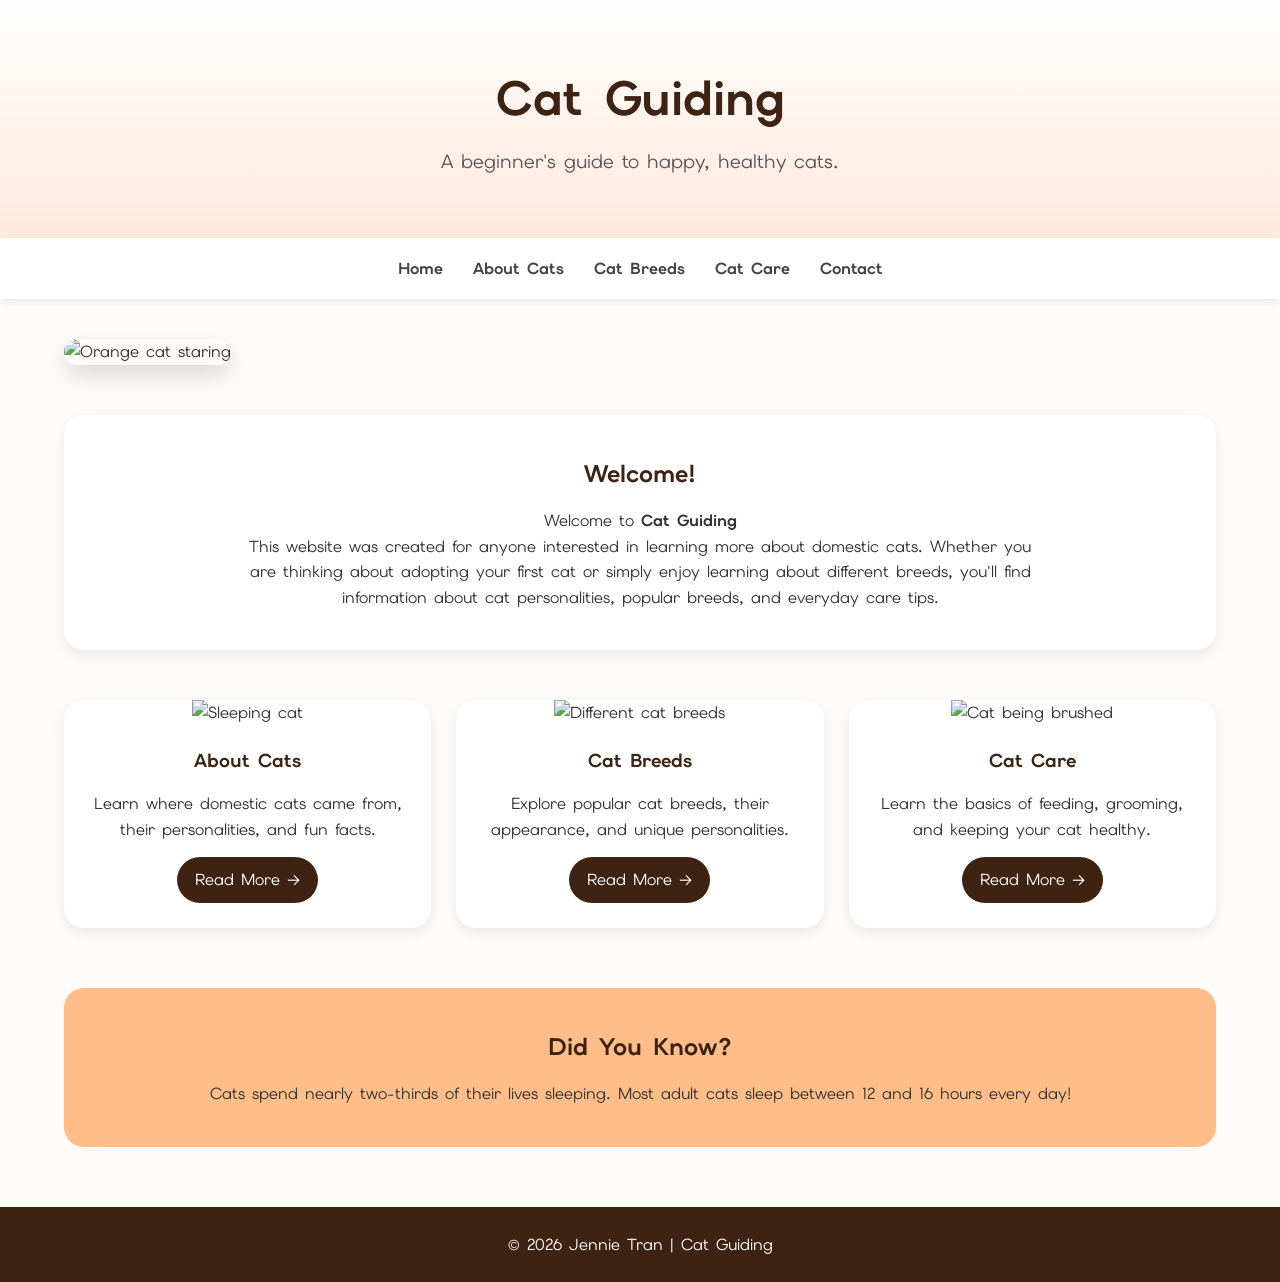
==== index.html @ 0f5d1278 "Add files via upload" ====
<!DOCTYPE html>
<html lang="en">
<head>

    <!-- imported font -->
    <link rel="preconnect" href="https://fonts.googleapis.com">
    <link rel="preconnect" href="https://fonts.gstatic.com" crossorigin>
    <link href="https://fonts.googleapis.com/css2?family=Elms+Sans:ital,wght@0,100..900;1,100..900&display=swap" rel="stylesheet">
    
    <!-- SEO information -->
    <meta charset="UTF-8">
    <meta name="viewport" content="width=device-width, initial-scale=1.0">

    <title>Cat Guiding | Home</title>

    <meta name="keywords"
          content="cats, cat breeds, cat care, kittens, pets, feline">

    <meta name="description"
          content="A beginner-friendly guide to learning about domestic cats, popular breeds, and basic cat care.">

    <link rel="stylesheet" href="style.css">

</head>

<body>

<!-- header -->

<header>
    <h1>Cat Guiding</h1>
    <p>A beginner's guide to happy, healthy cats.</p>
</header>

<!-- navigation bar -->

<nav>

    <a href="index.html">Home</a>
    <a href="about.html">About Cats</a>
    <a href="breeds.html">Cat Breeds</a>
    <a href="care.html">Cat Care</a>
    <a href="contact.html">Contact</a>

</nav>

<main>

<!-- main image -->

<section class="hero">
    <img src="/Users/jennietran/Desktop/webpage/sam-chang-unsplash.jpg"
         alt="Orange cat staring"
         title="Photo by Sam Chang on Unsplash">
</section>

<!-- welcome -->

<section class="welcome">
    <h2>Welcome!</h2>
    <p>
        Welcome to <strong>Cat Guiding</strong> <br>
        This website was created for anyone interested in learning more
        about domestic cats. Whether you are thinking about adopting your
        first cat or simply enjoy learning about different breeds, you'll
        find information about cat personalities, popular breeds, and
        everyday care tips.
    </p>
</section>

<!-- featured pages -->

<section class="featured">

    <article>
        <img src="/Users/jennietran/Desktop/webpage/alexandru-zdrobau-unsplash.jpg"
             alt="Sleeping cat"
             title="Photo by Alexandru Zdrobau on Unsplash">
        <h3>About Cats</h3>
        <p>
            Learn where domestic cats came from,
            their personalities, and fun facts.
        </p>
        <a href="about.html">Read More →</a>

    </article>

    <article>
        <img src="/Users/jennietran/Desktop/webpage/the-luckyI-unsplash.jpg"
             alt="Different cat breeds"
             title="Photo by The Lucky Neko on Unsplash">
        <h3>Cat Breeds</h3>
        <p>
            Explore popular cat breeds,
            their appearance,
            and unique personalities.
        </p>
        <a href="breeds.html">Read More →</a>
    </article>

    <article>
        <img src="/Users/jennietran/Desktop/webpage/karin-kim-unsplash.jpg"
             alt="Cat being brushed"
             title="Photo by Karin Kim on Unsplash">
        <h3>Cat Care</h3>
        <p>
            Learn the basics of feeding,
            grooming,
            and keeping your cat healthy.
        </p>
        <a href="care.html">Read More →</a>
    </article>

</section>

<!-- fun facts -->

<section class="fact">

    <h2>Did You Know?</h2>
    <p>
        Cats spend nearly two-thirds of their lives sleeping.
        Most adult cats sleep between 12 and 16 hours every day!
    </p>

</section>

</main>

<!-- footer -->

<footer>
    <p>

        © 2026 Jennie Tran | Cat Guiding

    </p>
</footer>

</body>
</html>
---- style.css ----
* {
    margin: 0;
    padding: 0;
    box-sizing: border-box;
}

/* page */

html {
    scroll-behavior: smooth;
}

/* found that the pink color palette didn't work
with the images, so I changed it to a neutral color
that matches the cats */

body {
    font-family: "Elms Sans", sans-serif;
    background: #fffbf9;
    color: #333;
    line-height: 1.6;
}

/* header */

header {
    background: linear-gradient(#ffffff, #ffe8dd);
    text-align: center;
    padding: 60px 20px;
}

header h1 {
    font-size: 3rem;
    color: #3e2212;
    margin-bottom: 10px;
}

header p {
    font-size: 1.2rem;
    color: #555;
}

/* navigation bar */

nav {
    display: flex;
    justify-content: center;
    gap: 30px;
    background: white;
    padding: 18px;
    position: sticky;
    top: 0;
    box-shadow: 0 3px 10px rgba(0,0,0,.08);
    z-index: 100;
}

nav a {
    color: #444;
    text-decoration: none;
    font-weight: bold;
    transition: .3s;
}

nav a:hover {
    color: #754b33;
}

/* main body */

main {
    width: 90%;
    max-width: 1200px;
    margin: 40px auto;
}

/* front page visual */

.hero {
    margin-bottom: 50px;
}

.hero img {
    width: 100%;
    height: 500px;
    object-fit: cover;
    border-radius: 20px;
    box-shadow: 0 10px 25px rgba(0,0,0,.15);
}

.hero h1, h2 {
    text-align: center;
    margin-bottom: 30px;
}

/* welcome section */

.welcome {
    background: white;
    padding: 40px;
    border-radius: 20px;
    text-align: center;
    margin-bottom: 50px;
    box-shadow: 0 5px 15px rgba(0,0,0,.08);
}

.welcome h2 {
    color: #3e2212;
    margin-bottom: 15px;
}

.welcome p {
    max-width: 800px;
    margin: auto;
}

.welcome img {

    width: 100%;
    height: 500px;
    object-fit: cover;
    border-radius: 20px;
    padding: 20px;

}
/* main content */

.content {
    display: grid;
    grid-template-columns: repeat(3, 1fr);
    gap: 25px;
    margin-bottom: 60px;
}

.content article {
    
    background: white;
    border-radius: 20px;
    overflow: hidden;
    text-align: center;
    padding-bottom: 25px;
    box-shadow: 0 5px 15px rgba(0,0,0,.08);
    transition: .3s;

}

/* page cards */

.featured, .featured-alternative {

    display: grid;
    grid-template-columns: repeat(3, 1fr);
    gap: 25px;
    margin-bottom: 60px;
}

.featured-alternative article {

    background: #ffbd8a;
    border-radius: 20px;
    overflow: hidden;
    text-align: center;
    box-shadow: 0 5px 15px rgba(0,0,0,.08);
    transition: .3s;
    padding: 20px;
}

.featured article {

    background: white;
    border-radius: 20px;
    overflow: hidden;
    text-align: center;
    padding-bottom: 25px;
    box-shadow: 0 5px 15px rgba(0,0,0,.08);
    transition: .3s;
}

.featured article:hover {

    transform: translateY(-8px);

}

.featured img {

    width: 100%;
    height: 220px;
    object-fit: cover;

}

.featured h3 {

    margin-top: 20px;
    color: #3e2212;
}

.featured p {

    padding: 15px 20px;

}

.featured a {

    display: inline-block;
    background: #3e2212;
    color: white;
    text-decoration: none;
    padding: 10px 18px;
    border-radius: 30px;
    transition: .3s;
}

a {
    color: rgb(119, 138, 57);
}

.featured a:hover {

    background: #754b33;

}

.traits ul {
    padding-left: 50px;
    width: fit-content;
    text-align: left;
    padding-top: 15px;
}

.traits li {
    margin-bottom: 8px;
}

/* fun facts */

.fact {

    background: #ffbd8a;
    padding: 40px;
    border-radius: 20px;
    text-align: center;
    margin-bottom: 60px;
}

.fact h2 {

    color: #3e2212;
    margin-bottom: 15px;

}

.fun-facts {

    text-align: center;
    margin-bottom: 30px;
}

/* tables */
/* breed comparison table */

table {

    width: 100%;
    border-collapse: collapse;
    margin-top: 25px;

}

th,
td {

    border: 1px solid #d9c7bc;
    padding: 14px;
    text-align: center;

}

th {

    background: #ffe8dd;
    color: #3e2212;

}

tr:nth-child(even) {

    background: #fff8f5;

}

/* contact section */
.contact {

    background: white;
    padding: 40px;
    border-radius: 20px;
    text-align: left;
    margin-bottom: 50px;
    box-shadow: 0 5px 15px rgba(0,0,0,.08);

}

/* footer */

footer {

    background: #3e2212;
    text-align: center;
    padding: 25px;
    color: white;
    margin-top: 40px;
}

/* tablet layout */

@media screen and (max-width:900px) {

    .featured {
        grid-template-columns: repeat(2,1fr);
    }

}

/* mobile layout */

@media screen and (max-width:650px) {

    header h1 {
        font-size: 2.2rem;
    }

    nav {
        flex-direction: column;
        gap: 15px;
    }

    .hero img {
        height: 300px;
    }

    .featured {
        grid-template-columns: 1fr;
    }

    .welcome {
        padding: 25px;
    }

}
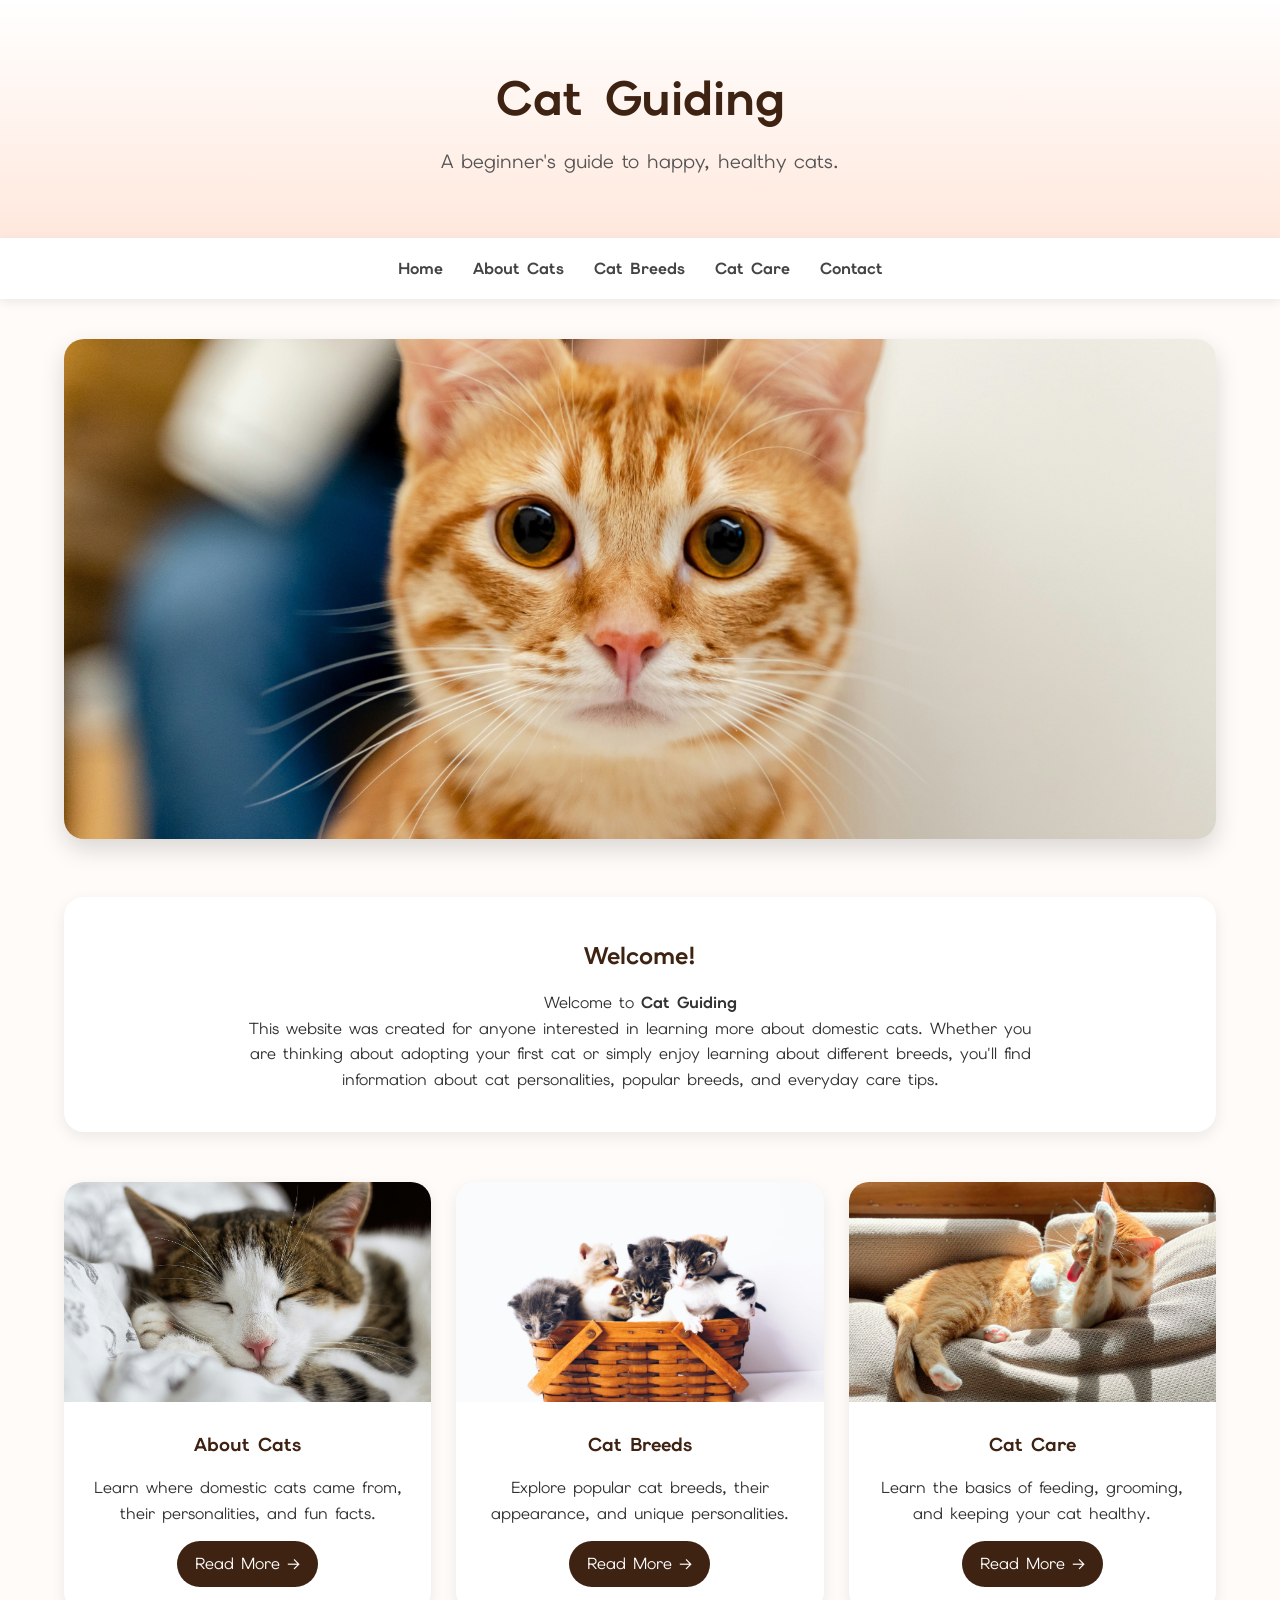
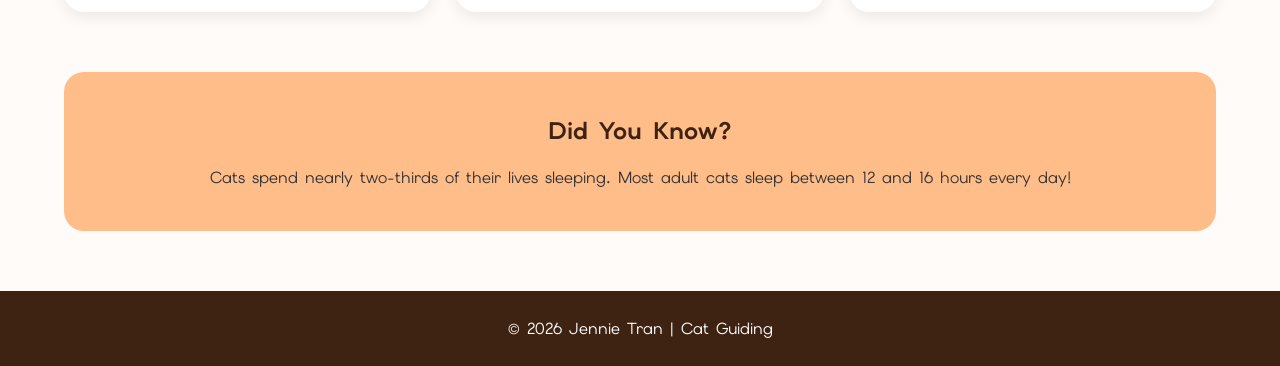
==== commit b6923603: "Update image paths to relative URLs" ====
--- a/index.html
+++ b/index.html
@@ -49,7 +49,7 @@
 <!-- main image -->
 
 <section class="hero">
-    <img src="/Users/jennietran/Desktop/webpage/sam-chang-unsplash.jpg"
+    <img src="images/sam-chang-unsplash.jpg"
          alt="Orange cat staring"
          title="Photo by Sam Chang on Unsplash">
 </section>
@@ -73,7 +73,7 @@
 <section class="featured">
 
     <article>
-        <img src="/Users/jennietran/Desktop/webpage/alexandru-zdrobau-unsplash.jpg"
+        <img src="images/alexandru-zdrobau-unsplash.jpg"
              alt="Sleeping cat"
              title="Photo by Alexandru Zdrobau on Unsplash">
         <h3>About Cats</h3>
@@ -86,7 +86,7 @@
     </article>
 
     <article>
-        <img src="/Users/jennietran/Desktop/webpage/the-luckyI-unsplash.jpg"
+        <img src="images/the-luckyI-unsplash.jpg"
              alt="Different cat breeds"
              title="Photo by The Lucky Neko on Unsplash">
         <h3>Cat Breeds</h3>
@@ -99,7 +99,7 @@
     </article>
 
     <article>
-        <img src="/Users/jennietran/Desktop/webpage/karin-kim-unsplash.jpg"
+        <img src="images/karin-kim-unsplash.jpg"
              alt="Cat being brushed"
              title="Photo by Karin Kim on Unsplash">
         <h3>Cat Care</h3>
@@ -138,4 +138,4 @@
 </footer>
 
 </body>
-</html>+</html>
